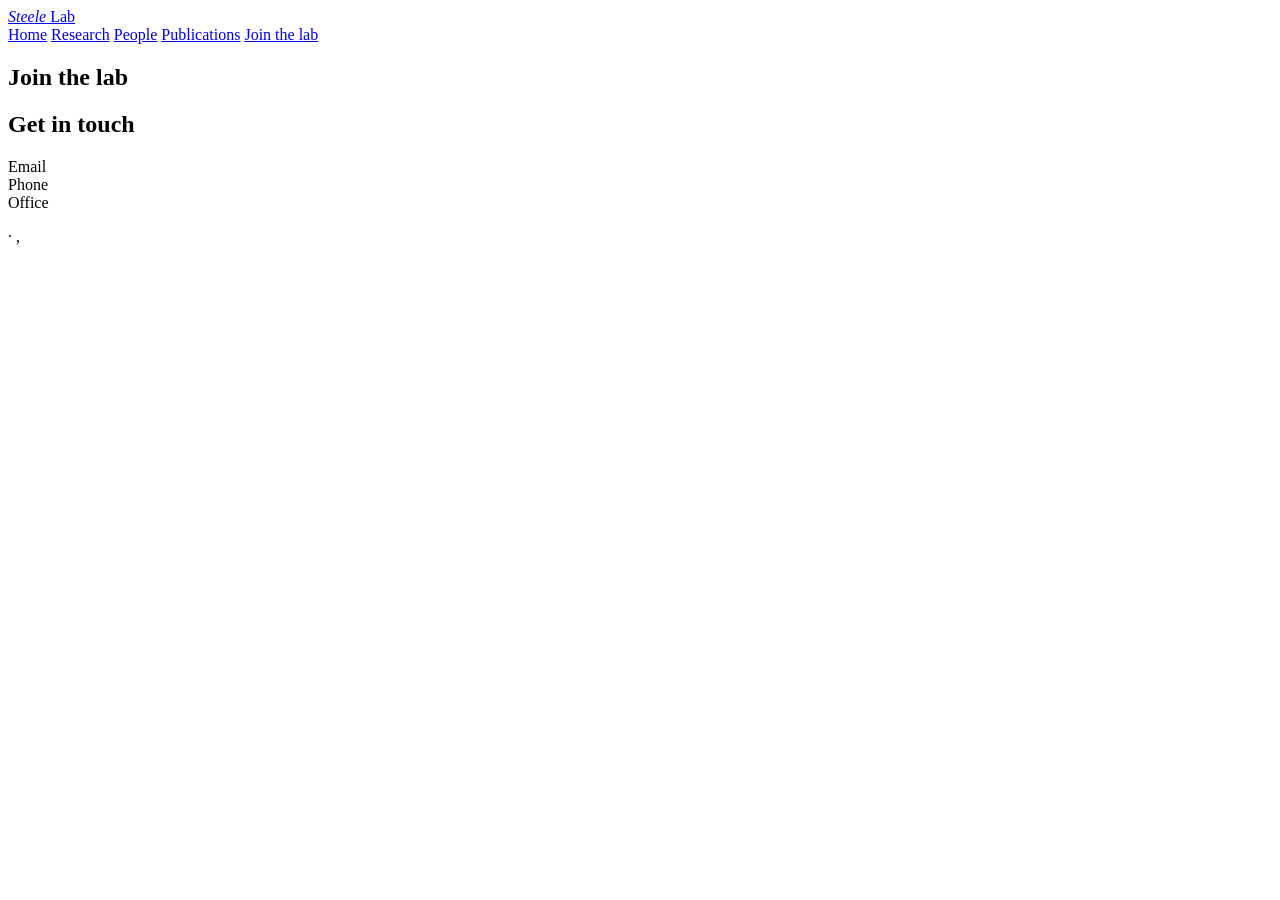
==== join.html @ 0f26b3d3 "Add files via upload" ====
<!doctype html>
<html lang="en">
<head>
<meta charset="utf-8">
<meta name="viewport" content="width=device-width, initial-scale=1">
<title>Join the Lab — Steele Lab</title>
<link rel="preconnect" href="https://fonts.googleapis.com">
<link rel="preconnect" href="https://fonts.gstatic.com" crossorigin>
<link href="https://fonts.googleapis.com/css2?family=Newsreader:ital,wght@0,400;0,500;1,500&family=IBM+Plex+Sans:wght@400;500;600&display=swap" rel="stylesheet">
<link rel="stylesheet" href="/css/style.css">
</head>
<body>

<header class="site-header">
  <div class="wrap">
    <a class="wordmark" href="/"><em>Steele</em> Lab</a>
    <nav class="primary">
      <a href="/">Home</a>
      <a href="/research.html">Research</a>
      <a href="/people.html">People</a>
      <a href="/publications.html">Publications</a>
      <a href="/join.html" class="is-active">Join the lab</a>
    </nav>
  </div>
</header>

<section class="tight">
  <div class="wrap">
    <h1>Join the lab</h1>
  </div>
</section>

<section class="tight">
  <div class="wrap">
    <div class="row" style="grid-template-columns:1fr; border-top:none; padding-top:0;">
      <h3 id="postdoc-title"></h3>
      <p id="postdoc-text"></p>
    </div>
    <div class="row" style="grid-template-columns:1fr;">
      <h3 id="grad-title"></h3>
      <p id="grad-text"></p>
      <ul id="grad-fellowships"></ul>
    </div>
    <div class="row" style="grid-template-columns:1fr;">
      <h3 id="undergrad-title"></h3>
      <p id="undergrad-text"></p>
    </div>
  </div>
</section>

<section class="tight">
  <div class="wrap">
    <div class="callout contact">
      <h2>Get in touch</h2>
      <dl>
        <dt>Email</dt><dd><a data-email href="#"></a></dd>
        <dt>Phone</dt><dd data-phone></dd>
        <dt>Office</dt><dd data-office></dd>
      </dl>
    </div>
  </div>
</section>

<footer class="site-footer">
  <div class="wrap contact">
    <p><span data-lab-name></span> · <span data-department></span>, <span data-university></span></p>
  </div>
</footer>

<script src="/js/main.js"></script>
<script>
  renderSettings();
  renderJoin();
</script>
</body>
</html>
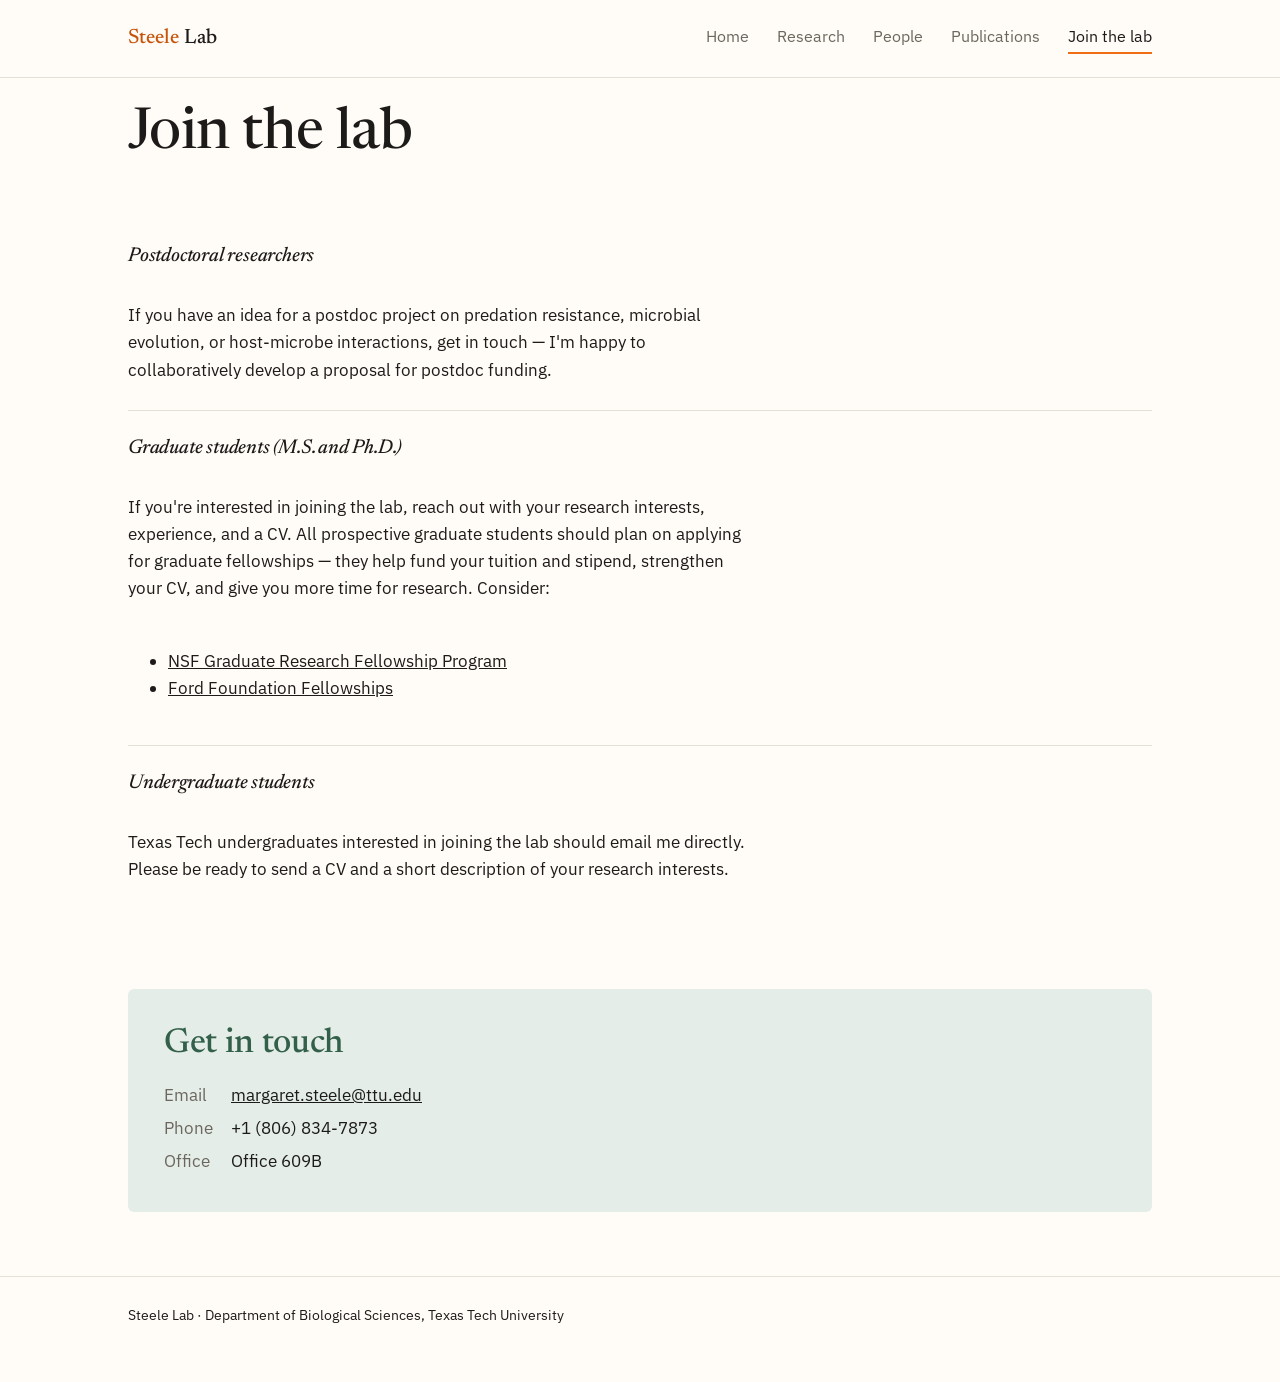
==== commit 319d920d: "Add files via upload" ====
--- a/join.html
+++ b/join.html
@@ -6,7 +6,7 @@
 <title>Join the Lab — Steele Lab</title>
 <link rel="preconnect" href="https://fonts.googleapis.com">
 <link rel="preconnect" href="https://fonts.gstatic.com" crossorigin>
-<link href="https://fonts.googleapis.com/css2?family=Newsreader:ital,wght@0,400;0,500;1,500&family=IBM+Plex+Sans:wght@400;500;600&display=swap" rel="stylesheet">
+<link href="https://fonts.googleapis.com/css2?family=Newsreader:ital,wght@0,500;1,500&family=IBM+Plex+Sans:wght@400;500;600&display=swap" rel="stylesheet">
 <link rel="stylesheet" href="/css/style.css">
 </head>
 <body>
@@ -26,7 +26,7 @@
 
 <section class="tight">
   <div class="wrap">
-    <h1>Join the lab</h1>
+    <h1 id="page-title"></h1>
   </div>
 </section>
 
@@ -51,7 +51,7 @@
 <section class="tight">
   <div class="wrap">
     <div class="callout contact">
-      <h2>Get in touch</h2>
+      <h2 id="contact-headline"></h2>
       <dl>
         <dt>Email</dt><dd><a data-email href="#"></a></dd>
         <dt>Phone</dt><dd data-phone></dd>
--- a/css/style.css
+++ b/css/style.css
@@ -0,0 +1,257 @@
+/* ============================================================
+   Steele Lab — design tokens
+   ============================================================ */
+
+:root {
+  --paper: #fffcf7;
+  --paper-dim: #f7f2e9;
+  --ink: #1c1b1a;
+  --muted: #6b675e;
+  --line: #e6e1d6;
+
+  --orange: #ef6d13;
+  --orange-deep: #c6540a;
+  --orange-tint: #fde9d7;
+
+  --moss: #33604a;
+  --moss-tint: #e4ede7;
+
+  --serif: "Newsreader", "Iowan Old Style", Georgia, serif;
+  --sans: "IBM Plex Sans", -apple-system, BlinkMacSystemFont, "Segoe UI", sans-serif;
+
+  --measure: 62ch;
+}
+
+@media (prefers-reduced-motion: reduce) {
+  * { animation-duration: 0.01ms !important; transition-duration: 0.01ms !important; }
+}
+
+* { box-sizing: border-box; }
+
+html { scroll-behavior: smooth; }
+
+body {
+  margin: 0;
+  background: var(--paper);
+  color: var(--ink);
+  font-family: var(--sans);
+  font-size: 17px;
+  line-height: 1.6;
+  -webkit-font-smoothing: antialiased;
+}
+
+a { color: inherit; }
+
+img { max-width: 100%; display: block; }
+
+::selection { background: var(--orange-tint); color: var(--orange-deep); }
+
+:focus-visible {
+  outline: 2px solid var(--orange-deep);
+  outline-offset: 3px;
+}
+
+h1, h2, h3 {
+  font-family: var(--serif);
+  font-weight: 500;
+  line-height: 1.15;
+  margin: 0 0 0.5em;
+  letter-spacing: -0.01em;
+}
+
+h1 { font-size: clamp(2.3rem, 4.5vw, 3.6rem); font-weight: 460; }
+h2 { font-size: clamp(1.6rem, 3vw, 2.15rem); }
+h3 { font-size: 1.25rem; font-style: italic; font-weight: 500; }
+
+p { margin: 0 0 1.1em; max-width: var(--measure); color: var(--ink); }
+p.lede { font-size: 1.2rem; color: var(--muted); max-width: 58ch; }
+
+.wrap {
+  max-width: 1080px;
+  margin: 0 auto;
+  padding: 0 28px;
+}
+
+/* ---------- header ---------- */
+
+.site-header { border-bottom: 1px solid var(--line); }
+
+.site-header .wrap {
+  display: flex;
+  align-items: center;
+  justify-content: space-between;
+  padding-top: 22px;
+  padding-bottom: 22px;
+  gap: 24px;
+  flex-wrap: wrap;
+}
+
+.wordmark {
+  font-family: var(--serif);
+  font-size: 1.3rem;
+  font-weight: 500;
+  text-decoration: none;
+  color: var(--ink);
+  white-space: nowrap;
+}
+
+.wordmark em { color: var(--orange-deep); font-style: normal; }
+
+nav.primary { display: flex; gap: 28px; flex-wrap: wrap; }
+
+nav.primary a {
+  text-decoration: none;
+  color: var(--muted);
+  font-size: 0.97rem;
+  padding-bottom: 3px;
+  border-bottom: 2px solid transparent;
+}
+
+nav.primary a:hover { color: var(--ink); }
+
+nav.primary a.is-active {
+  color: var(--ink);
+  border-bottom-color: var(--orange);
+}
+
+/* ---------- hero ---------- */
+
+.hero { padding: 64px 0 40px; }
+
+.hero .wrap {
+  display: grid;
+  grid-template-columns: 1.15fr 0.85fr;
+  gap: 48px;
+  align-items: center;
+}
+
+.hero-kicker { font-size: 0.95rem; color: var(--orange-deep); margin-bottom: 14px; }
+
+.hero-art { max-width: 340px; justify-self: end; }
+
+@media (max-width: 800px) {
+  .hero .wrap { grid-template-columns: 1fr; }
+  .hero-art { justify-self: start; max-width: 240px; }
+}
+
+/* ---------- sections ---------- */
+
+section { padding: 40px 0; }
+section.tight { padding: 24px 0; }
+
+.rule { border: none; border-top: 1px solid var(--line); margin: 0; }
+
+.eyebrow {
+  display: block;
+  font-size: 0.95rem;
+  color: var(--muted);
+  margin-bottom: 8px;
+}
+
+/* ---------- highlight / project rows ---------- */
+
+.rows { margin-top: 8px; }
+
+.row {
+  display: grid;
+  grid-template-columns: 260px 1fr;
+  gap: 28px;
+  padding: 26px 0;
+  border-top: 1px solid var(--line);
+}
+
+.row h3 { margin-bottom: 6px; }
+.row p { margin: 0; }
+
+@media (max-width: 700px) {
+  .row { grid-template-columns: 1fr; gap: 6px; }
+}
+
+/* ---------- people ---------- */
+
+.person {
+  display: grid;
+  grid-template-columns: 132px 1fr;
+  gap: 26px;
+  padding: 28px 0;
+  border-top: 1px solid var(--line);
+}
+
+.person img.photo {
+  width: 132px; height: 132px;
+  object-fit: cover;
+  border-radius: 4px;
+  background: var(--paper-dim);
+}
+
+.person .role { color: var(--orange-deep); font-size: 0.92rem; margin-bottom: 6px; }
+.person .meta { font-size: 0.92rem; color: var(--muted); margin-bottom: 4px; }
+
+@media (max-width: 620px) {
+  .person { grid-template-columns: 84px 1fr; }
+  .person img.photo { width: 84px; height: 84px; }
+}
+
+.empty-note { color: var(--muted); font-style: italic; padding: 18px 0; }
+
+/* ---------- publications ---------- */
+
+.pub-list { margin-top: 8px; }
+
+.pub { padding: 20px 0; border-top: 1px solid var(--line); }
+
+.pub .year {
+  display: inline-block;
+  font-family: var(--serif);
+  font-style: italic;
+  color: var(--orange-deep);
+  margin-right: 10px;
+}
+
+.pub .authors { color: var(--ink); }
+.pub .title { display: block; margin: 4px 0 2px; font-weight: 500; }
+.pub .cite { color: var(--muted); font-size: 0.95rem; }
+.pub .note { color: var(--muted); font-size: 0.88rem; margin-top: 4px; }
+.pub a.doi { color: var(--orange-deep); text-decoration: none; border-bottom: 1px solid var(--orange-tint); }
+.pub a.doi:hover { border-bottom-color: var(--orange-deep); }
+
+/* ---------- callout box (used on Home and Join pages) ---------- */
+/* Everything inside .callout gets a wider text measure than the site
+   default, so long paragraphs fill the box instead of leaving a gap
+   on the right. If you ever want it even wider or narrower, this is
+   the one number to change: */
+
+.callout { background: var(--moss-tint); border-radius: 6px; padding: 36px; margin-top: 32px; }
+.callout h2 { color: var(--moss); }
+.callout p { max-width: 80ch; }
+
+.btn {
+  display: inline-block;
+  margin-top: 10px;
+  padding: 11px 22px;
+  background: var(--orange);
+  color: #fff;
+  text-decoration: none;
+  border-radius: 4px;
+  font-size: 0.98rem;
+}
+
+.btn:hover { background: var(--orange-deep); }
+
+/* ---------- contact block ---------- */
+
+.contact dl { display: grid; grid-template-columns: max-content 1fr; gap: 6px 18px; margin: 0; }
+.contact dt { color: var(--muted); }
+.contact dd { margin: 0; }
+
+/* ---------- footer ---------- */
+
+footer.site-footer {
+  border-top: 1px solid var(--line);
+  margin-top: 40px;
+  padding: 26px 0 40px;
+  color: var(--muted);
+  font-size: 0.9rem;
+}
+
+footer.site-footer a { color: var(--muted); }
